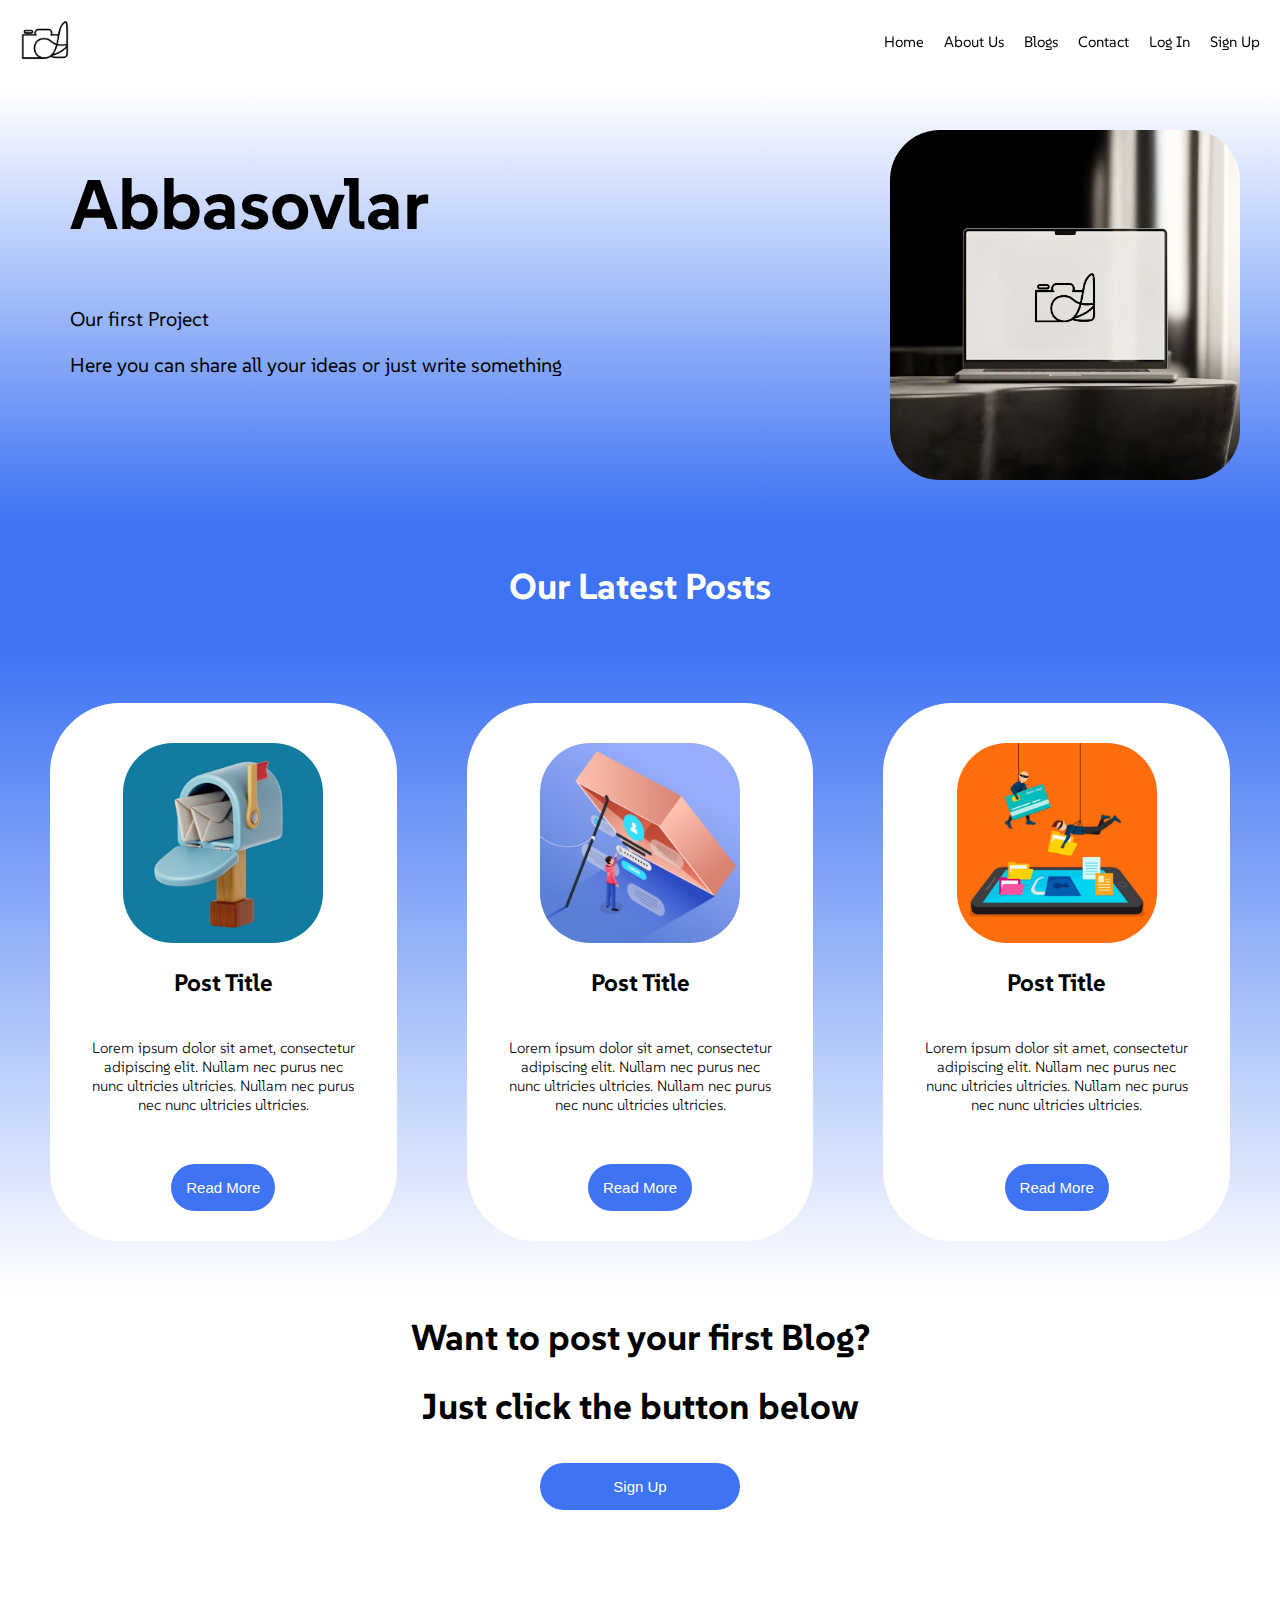
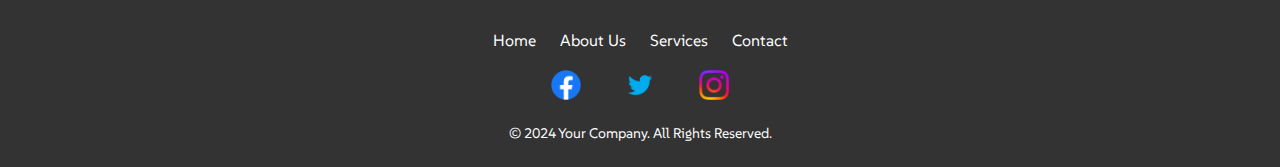
==== index.html @ 751137de "commit" ====
<!DOCTYPE html>
<html lang="en">
<head>
    <meta charset="UTF-8">
    <meta name="viewport" content="width=device-width, initial-scale=1.0">
    <title>Abbasovlar</title>
    <link rel="stylesheet" href="styles.css">
</head>
<body>
    <header class="header">
        <a href="index.html">
            <img src="images/logo.png" class="logo-img">
        </a>
        <nav class="navbar">
            <ul class="nav-list">
                <li><a href="index.html">Home</a></li>
                <li><a href="about.html">About Us</a></li>
                <li><a href="products.html">Blogs</a></li>
                <li><a href="contact.html">Contact</a></li>
                <li><a href="contact.html">Log In</a></li>
                <li><a href="contact.html">Sign Up</a></li>
            </ul>
        </nav>
    </header>
    <main>
        <div class="main">
            <div class="main_body_text">
                <h1 class="logo">Abbasovlar</h1>
                <p class="slogan">Our first Project</p>
                <p class="slogan">Here you can share all your ideas or just write something</p>
            </div>
            <img src="images/Main_foto.png" class="main_photo">
        </div>
        <div class="main_body">
            <h1> Our Latest Posts</h1>
        </div>
        <div class="latest_posts">
            <div class="post">
                <img src="images/img1.jpg" class="post_img">
                <h2 class="post_title">Post Title</h2>
                <p class="post_text">Lorem ipsum dolor sit amet, consectetur adipiscing elit. Nullam nec purus nec nunc ultricies ultricies. Nullam nec purus nec nunc ultricies ultricies.</p>
                <button class="post_btn">Read More</button>
            </div>
            <div class="post">
                <img src="images/img2.jpg" class="post_img">
                <h2 class="post_title">Post Title</h2>
                <p class="post_text">Lorem ipsum dolor sit amet, consectetur adipiscing elit. Nullam nec purus nec nunc ultricies ultricies. Nullam nec purus nec nunc ultricies ultricies.</p>
                <button class="post_btn">Read More</button>   
            </div>
            <div class="post">
                <img src="images/img3.jpg" class="post_img">
                <h2 class="post_title">Post Title</h2>
                <p class="post_text">Lorem ipsum dolor sit amet, consectetur adipiscing elit. Nullam nec purus nec nunc ultricies ultricies. Nullam nec purus nec nunc ultricies ultricies.</p>
                <button class="post_btn">Read More</button>
            </div>
        </div>
        <h1 class="text">Want to post your first Blog?</h1>
        <h1 class="text">Just click the button below</h1>
        <button class="sign_but">Sign Up</button>
    </main>
    <footer class="footer">
        <div class="footer-links">
            <a href="#home">Home</a>
            <a href="#about">About Us</a>
            <a href="#services">Services</a>
            <a href="#contact">Contact</a>
        </div>
        <div class="social-icons">
            <a href="#facebook" title="Facebook"><i><img class="icon_img" src="images/face.png"></i></a>
            <a href="#twitter" title="Twitter"><i><img class="icon_img" src="images/twit.png"></i></a>
            <a href="#instagram" title="Instagram"><i><img class="icon_img" src="images/insta.png"></i></a>
        </div>
        <p>&copy; 2024 Your Company. All Rights Reserved.</p>
    </footer>
</body>
</html>
---- styles.css ----
@import url('https://fonts.googleapis.com/css2?family=SUSE:wght@100..800&display=swap');


/*.header {
    padding: 10px;
    position: relative;
    text-align: center;
    background: rgba(255, 255, 255, 0.8);
    backdrop-filter: blur(10px);
    color: black;
    font-family: "SUSE", sans-serif;
    z-index: 1000;
    }*/
    
    
.header {
    position: fixed;
    top: 0;
    left: 0;
    width: 100%;
    height: 90px;
    background: rgba(255, 255, 255, 0.8); /* Semi-transparent background */
    backdrop-filter: blur(100%); /* Blur effect */
    display: flex;
    align-items: center;
    justify-content:end ;
    z-index: 1000; /* Ensure header is above other content */
    font-family: "SUSE", sans-serif;

}

.navbar {
    height: 70px;
    padding: 10px;
    
    
}
.nav-list {
    display: flex;
    justify-content: flex-end;
    background: inherit; /* Semi-transparent background */
    backdrop-filter: blur(100%); /* Blur effect */
    list-style: none;
    padding: 0;
    
}
body, html {
    margin: 0;
    padding: 0;
    height: 100%;
}

.logo-img {
    width: 50px;
    position: absolute;
    top: 15px;
    left: 20px;
    transition: transform 2s;
}

main{
    margin-top: 90px;
    font-family: "SUSE", sans-serif;
    text-align: center;
}    

.main {
    background-color: #f0f0f0;
    
    font-family: "SUSE", sans-serif;
    /*background: radial-gradient(ellipse at top left, #89f7fe, #66a6ff);*/
    background: linear-gradient(to bottom, #ffffff, #3E73F3);
    display: flex;
}

.main_body{
    background-color: #f0f0f0;
    padding: 20px;
    font-family: "SUSE", sans-serif;
    background-color: #3E73F3;
    text-align: center;
}

.main_body h1 {
    font-size: 40px;
    font-size: 36px;
    color: rgb(255, 255, 255);
}

.main_photo {
    height: 350px;
    object-fit: cover;
    border-radius: 50px;
    margin: 40px;
    margin-right: 40px;
}

.main_body_text {
    padding: 20px;
    font-size: 20px;
    font-weight: 300;
    margin: 0 auto;
    float: left;
    left: 0px;
    justify-content: first baseline;
    margin-left: 50px;
    text-align: start;
}


.logo-img:hover {
    transform: scale(1.1);
}


  
.logo {
    margin-top: 50px;
    font-size: 70px;
    padding-bottom: 10px;
}

.slogan {
    font-size: 20px;
    font-weight: 400;
}
.nav-list li {
    margin: 5px;
    
}

.nav-list a {
    text-decoration: none;
    color: black;
    font-size: 15px;
    padding: 5px;
    transition: color 0.5s;
    border-radius: 10px;
    font-family: "SUSE", sans-serif;
    height: 20px;
    background: none;
}

.nav-list a:hover {
    background-color: #3E73F3;
    color: white;
}


.latest_posts {
    background: linear-gradient(to top, #ffffff, #3E73F3);
    padding: 20px;
    display: flex;
    gap: 10px;
}

.post{
    border-radius: 70px;
    text-align: center;
    margin: 30px;
    background-color: #ffffff;
    transition: transform 0.3s;
}

.post:hover{
    transform: scale(1.1);
}

.post h1{
    font-size: 20px;
    font-weight: 300;
    color: #3E73F3;
}

.post p{
    font-size: 15px;
    font-weight: 300;
    color: #000000;
    margin: 40px;
}

.post_img{
    margin-top: 40px;
    width: 200px;
    height: 200px;
    border-radius: 50px;
    object-fit: cover;
}

.post_btn{
    background-color: #3E73F3;
    color: white;
    padding: 15px;
    border-radius: 100px;
    font-size: 15px;
    font-weight: 300;
    margin: 30px;
    margin-top: 10PX;
    text-decoration: none;
    border: none;
    transition: color 0.5s;
}

.post_btn:hover{
    background-color: #bacef8;
    color: #3E73F3;
}

.sign_but{
    background-color: #3E73F3;
    color: white;
    padding: 15px;
    border-radius: 100px;
    font-size: 15px;
    font-weight: 300;
    margin: 30px;
    margin-top: 10PX;
    text-decoration: none;
    border: none;
    transition: color 0.5s;
    width: 200px;
}

.sign_but:hover{
    background-color: #bacef8;
    color: #3E73F3;
}

.text{
    text-align: center;
    font-size: 40px;
    font-size: 36px;
}






.footer {
    background-color: #333;
    color: white;
    text-align: center;
    padding: 20px 0;
    font-family: "SUSE", sans-serif;
    margin-top: 60px;
    padding-top: 30px;
}
.footer a {
    color: #ffffff;
    text-decoration: none;
    margin: 0 10px;
}
.footer a:hover {
    text-decoration: none;
}
.footer .social-icons {

    margin: 10px 0;
}
.footer .social-icons a {
    margin: 10px;
    color: white;
}
.footer p {
    margin: 5px 0;
    font-size: 14px;
}

.icon_img {
    width: 30px;
    margin: 10px;
}
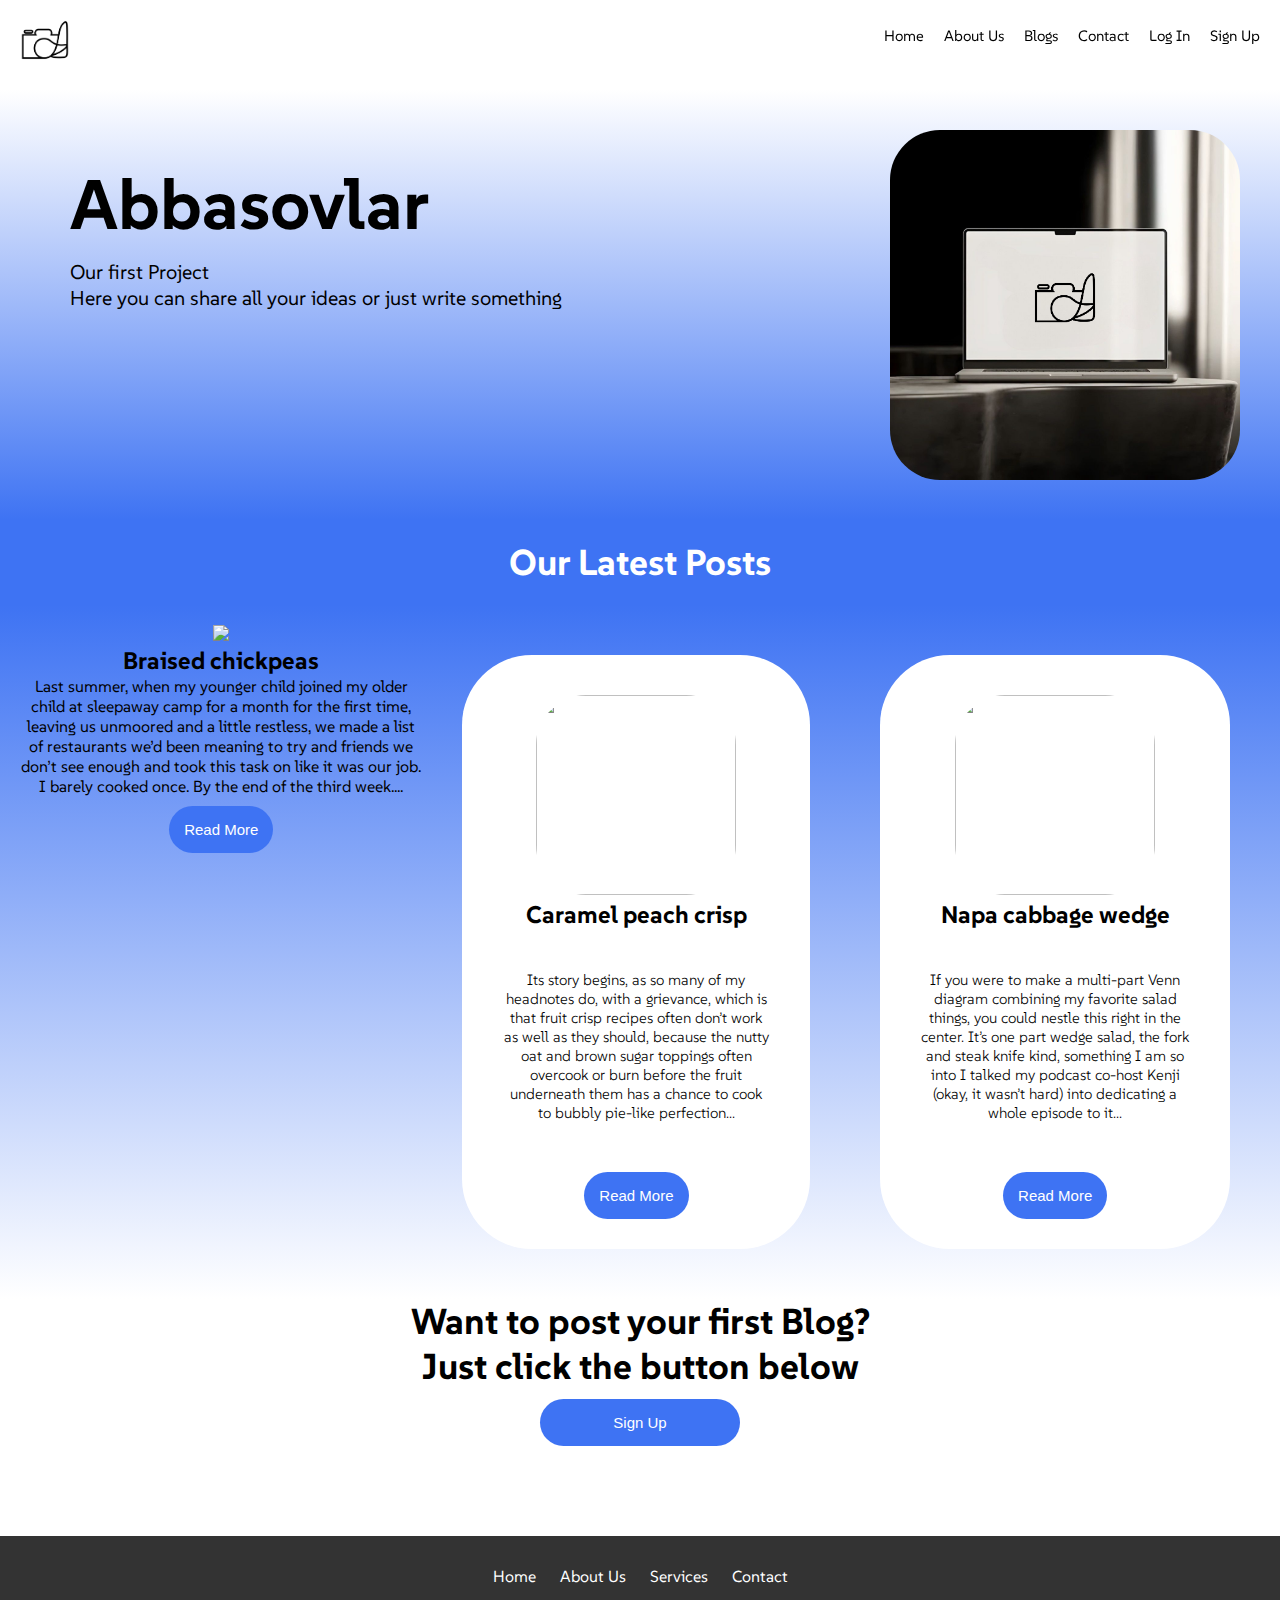
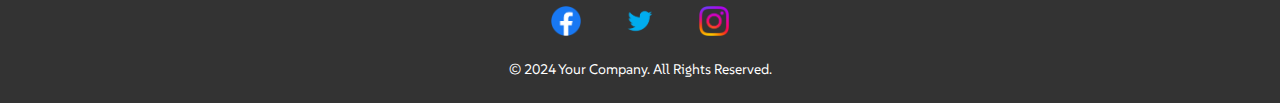
==== commit c4d5699b: "Fixing latest posts" ====
--- a/index.html
+++ b/index.html
@@ -15,10 +15,10 @@
             <ul class="nav-list">
                 <li><a href="index.html">Home</a></li>
                 <li><a href="about.html">About Us</a></li>
-                <li><a href="products.html">Blogs</a></li>
+                <li><a href="blogs.html">Blogs</a></li>
                 <li><a href="contact.html">Contact</a></li>
-                <li><a href="contact.html">Log In</a></li>
-                <li><a href="contact.html">Sign Up</a></li>
+                <li><a href="log_sign.html">Log In</a></li>
+                <li><a href="log_sign.html">Sign Up</a></li>
             </ul>
         </nav>
     </header>
@@ -32,31 +32,33 @@
             <img src="images/Main_foto.png" class="main_photo">
         </div>
         <div class="main_body">
-            <h1> Our Latest Posts</h1>
-        </div>
+            <h1>Our Latest Posts</h1>
+        </div>    
         <div class="latest_posts">
-            <div class="post">
-                <img src="images/img1.jpg" class="post_img">
-                <h2 class="post_title">Post Title</h2>
-                <p class="post_text">Lorem ipsum dolor sit amet, consectetur adipiscing elit. Nullam nec purus nec nunc ultricies ultricies. Nullam nec purus nec nunc ultricies ultricies.</p>
+            <div class="blog_post">
+                <img src="images/blog1.png">
+                <h2 class="blog_title">Braised chickpeas</h2>
+                <p class="blog_text">Last summer, when my younger child joined my older child at sleepaway camp for a month for the first time, leaving us unmoored and a little restless, we made a list of restaurants we’d been meaning to try and friends we don’t see enough and took this task on like it was our job. I barely cooked once. By the end of the third week....</p>
                 <button class="post_btn">Read More</button>
             </div>
             <div class="post">
-                <img src="images/img2.jpg" class="post_img">
-                <h2 class="post_title">Post Title</h2>
-                <p class="post_text">Lorem ipsum dolor sit amet, consectetur adipiscing elit. Nullam nec purus nec nunc ultricies ultricies. Nullam nec purus nec nunc ultricies ultricies.</p>
+                <img src="images/blog2.png" class="post_img">
+                <h2 class="post_title">Caramel peach crisp</h2>
+                <p class="blog_text">Its story begins, as so many of my headnotes do, with a grievance, which is that fruit crisp recipes often don’t work as well as they should, because the nutty oat and brown sugar toppings often overcook or burn before the fruit underneath them has a chance to cook to bubbly pie-like perfection...</p>
                 <button class="post_btn">Read More</button>   
             </div>
             <div class="post">
-                <img src="images/img3.jpg" class="post_img">
-                <h2 class="post_title">Post Title</h2>
-                <p class="post_text">Lorem ipsum dolor sit amet, consectetur adipiscing elit. Nullam nec purus nec nunc ultricies ultricies. Nullam nec purus nec nunc ultricies ultricies.</p>
+                <img src="images/blog3.png" class="post_img">
+                <h2 class="post_title">Napa cabbage wedge</h2>
+                <p class="blog_text">If you were to make a multi-part Venn diagram combining my favorite salad things, you could nestle this right in the center. It’s one part wedge salad, the fork and steak knife kind, something I am so into I talked my podcast co-host Kenji (okay, it wasn’t hard) into dedicating a whole episode to it...</p>
                 <button class="post_btn">Read More</button>
             </div>
         </div>
         <h1 class="text">Want to post your first Blog?</h1>
         <h1 class="text">Just click the button below</h1>
-        <button class="sign_but">Sign Up</button>
+        <a href="log_sign.html">
+            <button class="sign_but">Sign Up</button>
+        </a>
     </main>
     <footer class="footer">
         <div class="footer-links">
--- a/styles.css
+++ b/styles.css
@@ -12,7 +12,7 @@
     z-index: 1000;
     }*/
     
-    
+/*HEADER CSS*/    
 .header {
     position: fixed;
     top: 0;
@@ -26,7 +26,34 @@
     justify-content:end ;
     z-index: 1000; /* Ensure header is above other content */
     font-family: "SUSE", sans-serif;
-
+    
+}
+
+.slogan {
+  font-size: 20px;
+  font-weight: 400;
+  padding-right: 70px;
+}
+.nav-list li {
+  margin: 5px;
+  
+}
+
+.nav-list a {
+  text-decoration: none;
+  color: black;
+  font-size: 15px;
+  padding: 5px;
+  transition: color 0.5s;
+  border-radius: 10px;
+  font-family: "SUSE", sans-serif;
+  height: 20px;
+  background: none;
+}
+
+.nav-list a:hover {
+  background-color: #3E73F3;
+  color: white;
 }
 
 .navbar {
@@ -44,10 +71,46 @@
     padding: 0;
     
 }
+
+/*BODY CSS*/
+
 body, html {
     margin: 0;
     padding: 0;
     height: 100%;
+}
+
+
+
+/*MAIN CSS*/
+
+main{
+    margin-top: 90px;
+    font-family: "SUSE", sans-serif;
+    text-align: center;
+}    
+
+.main {
+    background-color: #f0f0f0;
+    
+    font-family: "SUSE", sans-serif;
+    /*background: radial-gradient(ellipse at top left, #89f7fe, #66a6ff);*/
+    background: linear-gradient(to bottom, #ffffff, #3E73F3);
+    display: flex;
+}
+
+.main_body{
+    background-color: #f0f0f0;
+    padding: 20px;
+    font-family: "SUSE", sans-serif;
+    background-color: #3E73F3;
+    text-align: center;
+}
+
+.main_body h1 {
+    font-size: 40px;
+    font-size: 36px;
+    color: rgb(255, 255, 255);
 }
 
 .logo-img {
@@ -57,36 +120,16 @@
     left: 20px;
     transition: transform 2s;
 }
-
-main{
-    margin-top: 90px;
-    font-family: "SUSE", sans-serif;
-    text-align: center;
-}    
-
-.main {
-    background-color: #f0f0f0;
-    
-    font-family: "SUSE", sans-serif;
-    /*background: radial-gradient(ellipse at top left, #89f7fe, #66a6ff);*/
-    background: linear-gradient(to bottom, #ffffff, #3E73F3);
-    display: flex;
-}
-
-.main_body{
-    background-color: #f0f0f0;
-    padding: 20px;
-    font-family: "SUSE", sans-serif;
-    background-color: #3E73F3;
-    text-align: center;
-}
-
-.main_body h1 {
-    font-size: 40px;
-    font-size: 36px;
-    color: rgb(255, 255, 255);
-}
-
+.logo {
+  margin-top: 50px;
+  font-size: 70px;
+  padding-bottom: 10px;
+}
+
+
+.logo-img:hover {
+    transform: scale(1.1);
+}
 .main_photo {
     height: 350px;
     object-fit: cover;
@@ -108,43 +151,8 @@
 }
 
 
-.logo-img:hover {
-    transform: scale(1.1);
-}
-
-
-  
-.logo {
-    margin-top: 50px;
-    font-size: 70px;
-    padding-bottom: 10px;
-}
-
-.slogan {
-    font-size: 20px;
-    font-weight: 400;
-}
-.nav-list li {
-    margin: 5px;
-    
-}
-
-.nav-list a {
-    text-decoration: none;
-    color: black;
-    font-size: 15px;
-    padding: 5px;
-    transition: color 0.5s;
-    border-radius: 10px;
-    font-family: "SUSE", sans-serif;
-    height: 20px;
-    background: none;
-}
-
-.nav-list a:hover {
-    background-color: #3E73F3;
-    color: white;
-}
+
+
 
 
 .latest_posts {
@@ -234,8 +242,7 @@
 
 
 
-
-
+/*FOOTER CSS*/
 
 .footer {
     background-color: #333;
@@ -271,3 +278,510 @@
     width: 30px;
     margin: 10px;
 }
+
+
+/*ABOUT US CSS*/
+
+.about_photo {
+    height: 350px;
+    object-fit: cover;
+    border-radius: 50px;
+    margin: 40px;
+    margin-right: 100px;
+}
+
+.logo_ab{
+    margin-top: 80px;
+    font-size: 50px;
+}
+
+.slogan_ab {
+  font-size: 20px;
+  font-weight: 350;
+  padding-right: 90px;
+}
+
+.ab_stor{
+    background-color: #f0f0f0;
+    padding: 20px;
+    font-family: "SUSE", sans-serif;
+    background-color: #3E73F3;
+    text-align: end;
+    text-align: center;
+
+}
+
+.ab_stor h1 {
+    font-size: 36px;
+    color: rgb(255, 255, 255);
+    margin-bottom: 0;
+}
+
+.ab_info{
+    background: linear-gradient(to top, #ffffff, #3E73F3);
+    max-width: 1200px;
+    margin: 0 auto;
+    padding: 20px;
+}
+
+.our_story {
+    margin-top: 40px;
+    margin-left: 80px;
+    display: flex;
+    background: rgba(255, 255, 255, 0.5); /* Semi-transparent background */
+    border-radius: 100px;
+    width: 900px;
+}
+
+
+.our_story > div {
+    flex: 1 1 50%;
+    padding: 20px;
+    box-sizing: border-box;
+}
+
+.our_story img {
+    width: 200px;
+    height: 200px;
+    border-radius: 50px;
+    object-fit: cover;
+    margin: 30px;
+}
+
+
+.our_story p {
+    font-size: 20px;
+    text-align: end;
+    margin-right: 50px;
+    text-align: center;
+}
+
+.ab_mis{
+    font-family: "SUSE", sans-serif;
+    text-align: end;
+    text-align: center;
+}
+
+
+.ab_mis h1 {
+    font-size: 36px;
+    color: rgb(255, 255, 255);
+    margin-bottom: 0;
+}
+
+
+
+.our_mission {
+    margin-top: 40px;
+    margin-left: 80px;
+    display: flex;
+    background: rgba(255, 255, 255, 0.5); /* Semi-transparent background */
+    border-radius: 100px;
+    width: 900px;
+    padding-left: 0px;
+}
+
+.our_mission > div {
+    flex: 1 1 50%;
+    padding: 20px;
+    box-sizing: border-box;
+}
+
+.our_mission img {
+    width: 200px;
+    height: 200px;
+    border-radius: 50px;
+    object-fit: cover;
+    margin: 40px;
+}
+
+.our_mission p {
+    font-size: 20px;
+    text-align: end;
+    margin-right: 50px;
+    text-align: center;
+    margin-left: 50px;
+}
+
+
+
+/*log/sign CSS*/
+/*log/sign CSS*/
+
+@import url('https://fonts.googleapis.com/css2?family=SUSE:wght@100..800&display=swap');
+
+* {
+  margin: 0;
+  padding: 0;
+  box-sizing: border-box;
+}
+
+body, input {
+    font-family: "SUSE", sans-serif;
+}
+
+.container {
+  position: relative;
+  width: 100%;
+  background-color: #fff;
+  min-height: 100vh;
+  overflow: hidden;
+
+  
+}
+
+
+.forms-container {
+  position: absolute;
+  width: 100%;
+  height: 100%;
+  top: 0;
+  left: 0;
+}
+
+.signin_signup {
+  position: absolute;
+  top: 25%;
+  left: 50%;
+  text-align: center;
+  display: flex;
+
+}
+
+form.sign-up-form {
+    opacity: 0;
+    z-index: 1;
+    margin-top: -50px;
+  }
+  
+  form.sign_in_form {
+    z-index: 2;
+    transform: translateX(80px);
+  }
+
+
+.title {
+  font-size: 60px;
+  color: #444;
+  margin-bottom: 10px;
+}
+
+.input_field {
+  max-width: 380px;
+  width: 100%;
+  background-color: #f0f0f0;
+  margin: 10px;
+  height: 55px;
+  border-radius: 55px;
+  border: none;
+  padding: 20px;
+}
+
+
+.social {
+    display: flex;
+    padding: 10px;
+    font-size: 20px;
+    justify-content: center;
+
+}
+
+
+.social-icon {
+    margin: 5px;
+    height: 50px;
+    width: 50px;
+    display: flex;
+    justify-content: center;
+    color: #333;
+    border-radius: 50%;
+    border: 1px solid #333;
+    text-decoration: none;
+    font-size: 10px;
+    transition: 0.3s;
+}
+
+.social-icon:hover {
+  color: #3E73F3;
+  border-color: #3E73F3;
+}
+
+.btn {
+  width: 150px;
+  background-color: #3E73F3;
+  border: none;
+  height: 50px;
+  border-radius: 50px;
+  color: #fff;
+  font-weight: 600;
+  font-size: 15px;
+  margin: 10px;
+  cursor: pointer;
+  transition: 0.5s;
+}
+
+.btn:hover {
+    background-color: #b4ccf5;
+    color: #3E73F3;
+}
+
+
+.container:before {
+    content: "";
+    position: absolute;
+    height: 2000px;
+    width: 2000px;
+    top: -10%;
+    right: 50%;
+    transform: translateY(-50%);
+    background-color: #3E73F3;
+    /* background: linear-gradient(to bottom, #Ffa500 , #3E73F3); */
+    border-radius: 40%;
+
+
+
+    /* transform: translate(-50%, -50%); */
+    /* left: 75%; */
+    /* width: 50%; */
+    transition: 1s 0s ease-in-out;
+}
+
+.icon_img {
+    width: 30px;
+    margin: 10px;
+}
+
+
+
+.panel {
+    display: flex;
+    flex-direction: column;
+    align-items: flex-end;
+    justify-content: space-around;
+    text-align: center;
+    z-index: 6;
+}
+.panels-container{
+    position: absolute;
+    top: 25%;
+}
+.left-panel {
+    pointer-events: all;
+    padding: 3rem 20% 2rem 12%;
+}
+
+.right-panel {
+    pointer-events: none;
+    padding: 3rem 12% 2rem 17%;
+    margin-top: -180px;
+
+}
+
+.panel .content {
+    color: #ffffff;
+    /* transition: transform 0.9s ease-in-out;
+    transition-delay: 0.6s; */
+    text-align: center;
+}
+
+.panel h3 {
+  font-weight: 600;
+  line-height: 1;
+  font-size: 1.5rem;
+}
+
+.panel p {
+  font-size: 15px;
+  padding: 10px;
+}
+
+.btn.transparent {
+    color: #ffffff;
+  margin: 0;
+  background: none;
+  border: 2px solid #ffffff;
+  width: 130px;
+  height: 41px;
+  font-weight: 600;
+  font-size: 10px;
+}
+
+.right-panel .image,
+.right-panel .content {
+  transform: translateX(800px);
+  display: none;
+}
+
+/* ANIMATION */
+
+.container.sign-up-mode:before {
+  transform: translate(100%, -50%);
+  right: 52%;
+
+
+}
+
+.container.sign-up-mode .left-panel .image,
+.container.sign-up-mode .left-panel .content {
+  transform: translateX(-800px);
+}
+
+
+.container.sign-up-mode .signin_signup {
+  left: 25%;
+}
+
+.container.sign-up-mode form.sign-up-form {
+  opacity: 1;
+  z-index: 2;
+  transform: translateX(-600px);
+
+}
+
+.container.sign-up-mode form.sign_in_form {
+  opacity: 0;
+  z-index: 1;
+}
+
+.container.sign-up-mode .right-panel .image,
+.container.sign-up-mode .right-panel .content {
+  transform: translateX(800px);
+  display: block;
+}
+
+.container.sign-up-mode .left-panel {
+  pointer-events: none;
+}
+
+.container.sign-up-mode .right-panel {
+  pointer-events: all;
+}
+
+@media (max-width: 870px) {
+  .container {
+    min-height: 800px;
+    height: 100vh;
+  }
+  .signin-signup {
+    width: 100%;
+    top: 95%;
+    transform: translate(-50%, -100%);
+    transition: 1s 0.8s ease-in-out;
+  }
+
+  .signin-signup,
+  .container.sign-up-mode .signin-signup {
+    left: 50%;
+  }
+
+  .panels-container {
+    grid-template-columns: 1fr;
+    grid-template-rows: 1fr 2fr 1fr;
+  }
+
+  .panel {
+    flex-direction: row;
+    justify-content: space-around;
+    align-items: center;
+    padding: 2.5rem 8%;
+    grid-column: 1 / 2;
+  }
+
+  .right-panel {
+    grid-row: 3 / 4;
+  }
+
+  .left-panel {
+    grid-row: 1 / 2;
+  }
+
+  .image {
+    width: 200px;
+    transition: transform 0.9s ease-in-out;
+    transition-delay: 0.6s;
+  }
+
+  .panel .content {
+    padding-right: 15%;
+    transition: transform 0.9s ease-in-out;
+    transition-delay: 0.8s;
+  }
+
+  .panel h3 {
+    font-size: 1.2rem;
+  }
+
+  .panel p {
+    font-size: 0.7rem;
+    padding: 0.5rem 0;
+  }
+
+  .btn.transparent {
+    width: 110px;
+    height: 35px;
+    font-size: 0.7rem;
+  }
+
+  .container:before {
+    width: 1500px;
+    height: 1500px;
+    transform: translateX(-50%);
+    left: 30%;
+    bottom: 68%;
+    right: initial;
+    top: initial;
+    transition: 2s ease-in-out;
+  }
+
+  .container.sign-up-mode:before {
+    transform: translate(-50%, 100%);
+    bottom: 32%;
+    right: initial;
+  }
+
+  .container.sign-up-mode .left-panel .image,
+  .container.sign-up-mode .left-panel .content {
+    transform: translateY(-300px);
+  }
+
+  .container.sign-up-mode .right-panel .image,
+  .container.sign-up-mode .right-panel .content {
+    transform: translateY(0px);
+  }
+
+  .right-panel .image,
+  .right-panel .content {
+    transform: translateY(300px);
+  }
+
+  .container.sign-up-mode .signin-signup {
+    top: 5%;
+    transform: translate(-50%, 0);
+  }
+}
+
+@media (max-width: 570px) {
+  form {
+    padding: 0 1.5rem;
+  }
+
+  .image {
+    display: none;
+  }
+  .panel .content {
+    padding: 0.5rem 1rem;
+  }
+  .container {
+    padding: 1.5rem;
+  }
+
+  .container:before {
+    bottom: 72%;
+    left: 50%;
+  }
+
+  .container.sign-up-mode:before {
+    bottom: 28%;
+    left: 50%;
+  }
+}